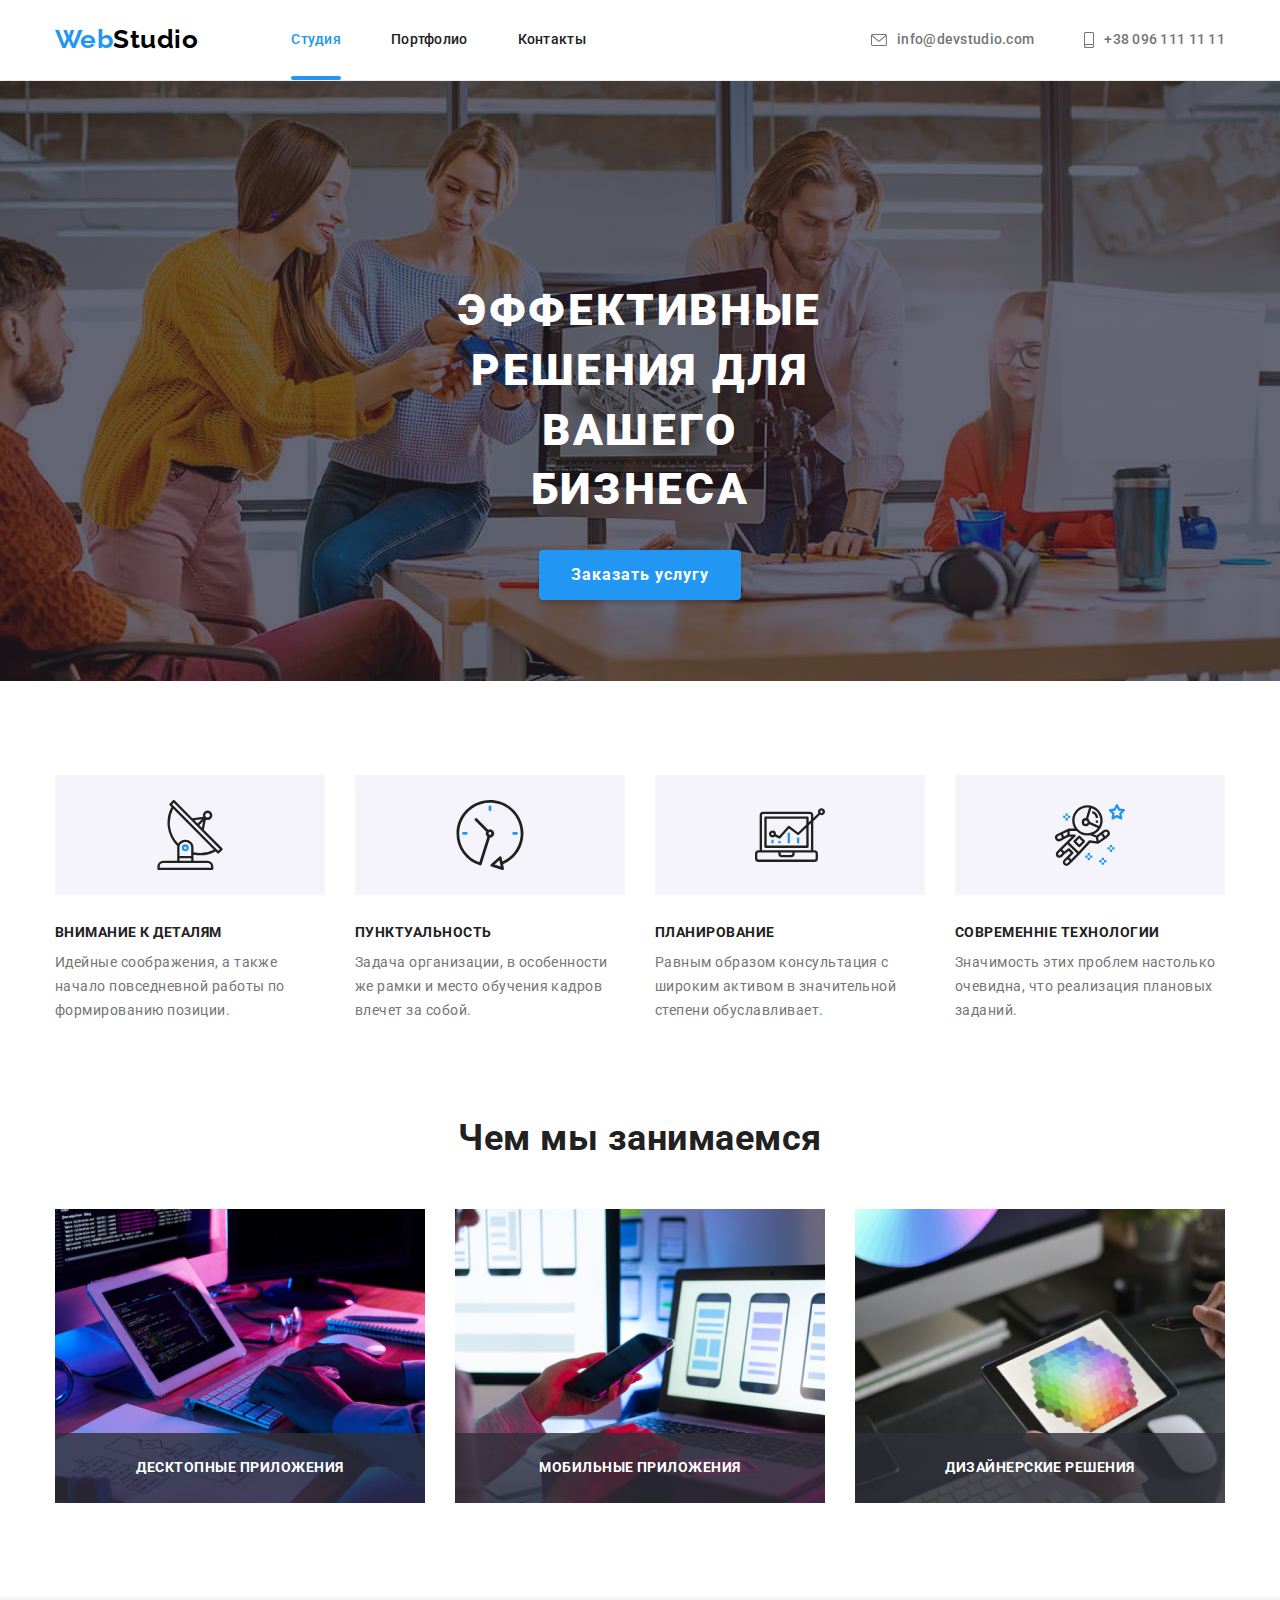
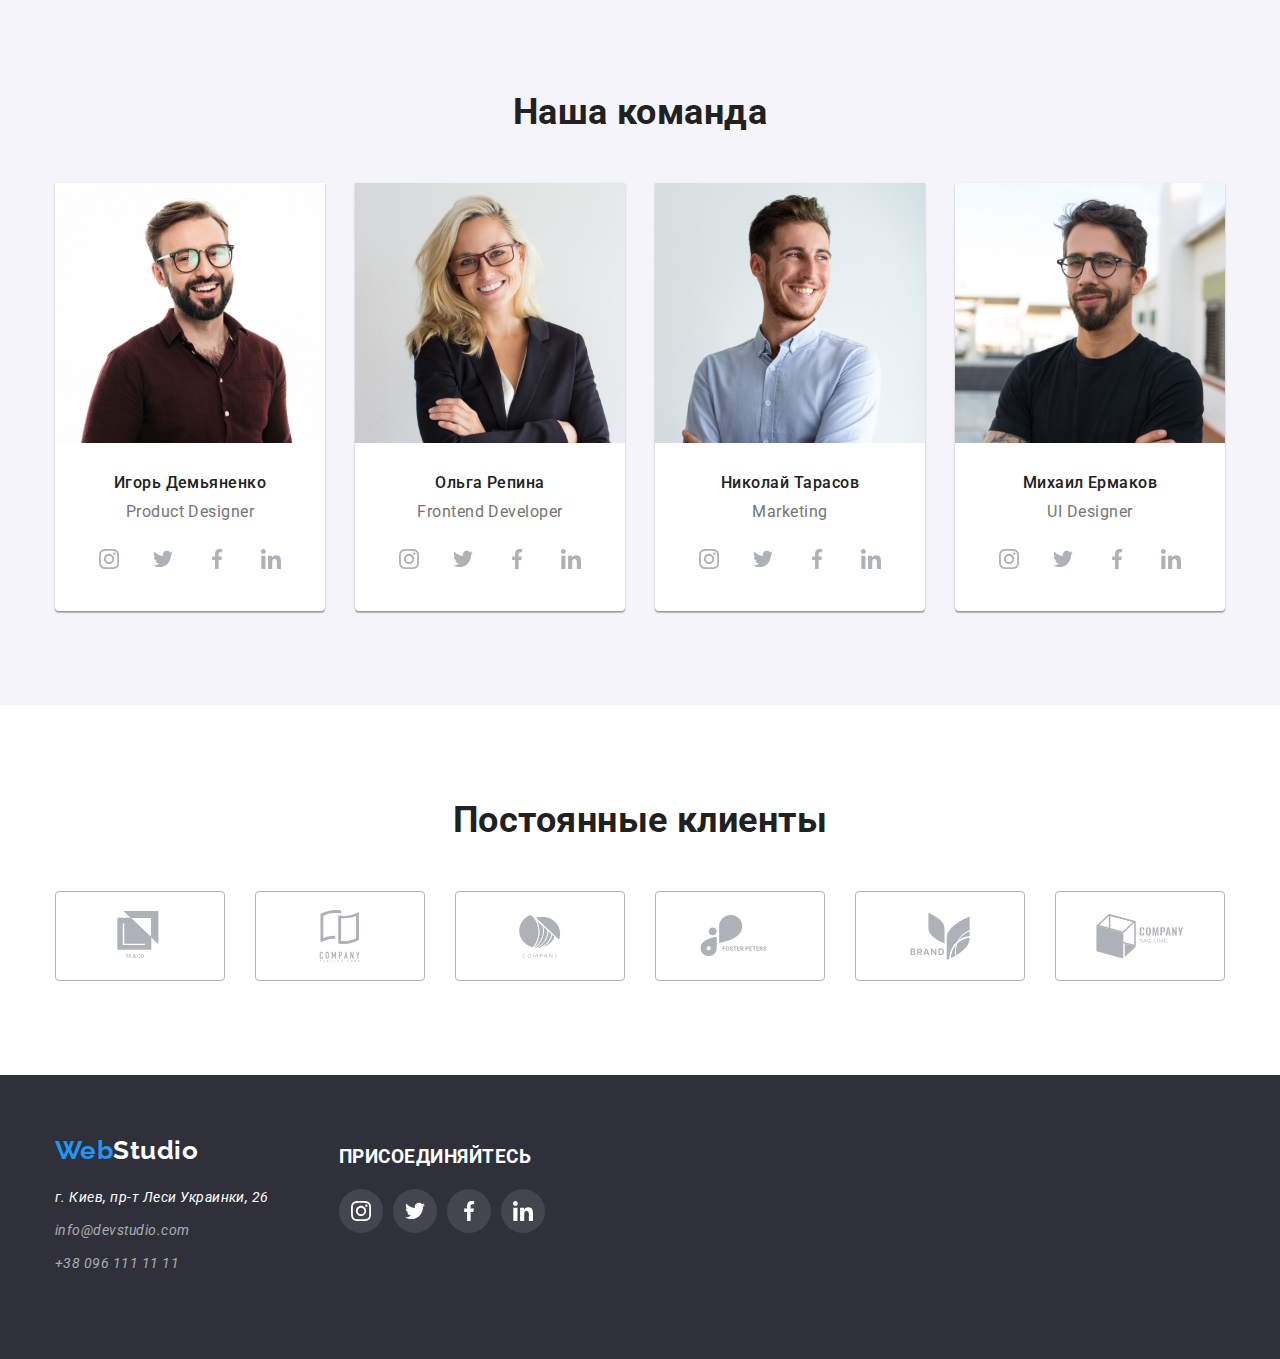
==== index.html @ 6be71eb7 "исправил фокус иконок" ====
<!DOCTYPE html>
<html lang="ru">
  <head>
    <meta charset="UTF-8" />
    <meta name="viewport" content="width=device-width, initial-scale=1.0" />
    <title>Document</title>
    <link
      href="https://fonts.googleapis.com/css2?family=Raleway&family=Roboto:wght@400;500;700&display=swap"
      rel="stylesheet"
    />
    <link
      rel="stylesheet"
      href="https://cdnjs.cloudflare.com/ajax/libs/modern-normalize/1.0.0/modern-normalize.min.css"
    />
    <link rel="stylesheet" href="./css/style.css" />
  </head>
  <body>
    <!--header-->
    <header>
      <div class="container main-navigation">
        <nav class="main-nav">
          <a href="/" class="logo">
            Web<span class="logo-studio">Studio</span>
          </a>

          <ul class="header-nav">
            <li class="item">
              <a href="" class="link current">Студия</a>
            </li>
            <li class="item">
              <a href="./portfolio.html" class="link">Портфолио</a>
            </li>
            <li class="item">
              <a href="" class="link">Контакты</a>
            </li>
          </ul>
        </nav>
        <ul class="header-adress">
          <li class="item">
            <a href="mailto:info@devstudio.com">
              <svg class="mail-svg" width="16" height="12">
                <use href="./images/symbol-defs.svg#icon-mail"></use>
              </svg>
              info@devstudio.com</a
            >
          </li>
          <li class="item">
            <a href="tel:+380961111111">
              <svg class="tel-svg" width="10" height="16">
                <use href="./images/symbol-defs.svg#icon-smartphone"></use>
              </svg>
              +38 096 111 11 11</a
            >
          </li>
        </ul>
      </div>
    </header>

    <main>
      <!--block-hero-->
      <section class="section hero">
        <div class="overlay">
          <h1 class="hero-title">ЭФФЕКТИВНЫЕ РЕШЕНИЯ ДЛЯ ВАШЕГО БИЗНЕСА</h1>
          <button class="button" data-modal-open>Заказать услугу</button>
          
        </div>
      </section>

      <!--our-advantages-->
      <section class="section">
        <div class="container">
          <h2 class="is-hidden">Наши преимущества</h2>
          <ul class="advantages-title">
            <li class="item">
              <h3 class="title">ВНИМАНИЕ К ДЕТАЛЯМ</h3>
              <p class="lead">
                Идейные соображения, а также начало повседневной работы по
                формированию позиции.
              </p>
            </li>
            <li class="item clock-item">
              <h3 class="title">ПУНКТУАЛЬНОСТЬ</h3>
              <p class="lead">
                Задача организации, в особенности же рамки и место обучения
                кадров влечет за собой.
              </p>
            </li>
            <li class="item diagram-item">
              <h3 class="title">ПЛАНИРОВАНИЕ</h3>
              <p class="lead">
                Равным образом консультация с широким активом в значительной
                степени обуславливает.
              </p>
            </li>
            <li class="item astronaut-item">
              <h3 class="title">СОВРЕМЕННІЕ ТЕХНОЛОГИИ</h3>
              <p class="lead">
                Значимость этих проблем настолько очевидна, что реализация
                плановых заданий.
              </p>
            </li>
          </ul>
        </div>
      </section>

      <!--what-are-we-doing-->
      <section class="section">
        <div class="container">
          <h2 class="section-title">Чем мы занимаемся</h2>
          <ul class="list-img">
            <li class="item">
              <img
                src="./images/1.jpg"
                alt="Руки человека набирают код на клавиатуре"
                width="370"
              />
              <div class="container-img">
                <h3 class="title img">Десктопные приложения</h3>
              </div>
            </li>
            <li class="item">
              <img
                src="./images/2.jpg"
                alt="Человек за ноутбуком держит в руках телефон"
                width="370"
              />
              <div class="container-img">
                <h3 class="title img">Мобильные приложения</h3>
              </div>
            </li>
            <li class="item">
              <img
                src="./images/3.jpg"
                alt="Человек выбирает цвет на планшете"
                width="370"
              />
              <div class="container-img">
                <h3 class="title img">Дизайнерские решения</h3>
              </div>
            </li>
          </ul>
        </div>
      </section>

      <!--our-team-->
      <section class="section our-team">
        <div class="container team">
          <h2 class="section-title">Наша команда</h2>
          <ul class="our-team">
            <li class="item">
              <img
                src="./images/team1.jpg"
                alt="Мужчина в очках и с бородой улыбается"
                width="270"
              />
              <h3 class="name">Игорь Демьяненко</h3>
              <p class="specialty">Product Designer</p>
             <ul class="social-list">
                <li class="social-item">
                  <a href="" class="social-link">
                    <svg class="link-icon" width="20" height="20">
                      <use href="./images/symbol-defs.svg#icon-instagram"></use>
                    </svg>
                  </a>
                </li>
                <li class="social-item">
                  <a href="" class="social-link">
                    <svg class="link-icon" width="20" height="20">
                      <use href="./images/symbol-defs.svg#icon-twitter"></use>
                    </svg>
                  </a>
                </li>
                <li class="social-item">
                  <a href="" class="social-link">
                    <svg class="link-icon" width="20" height="20">
                      <use href="./images/symbol-defs.svg#icon-facebook"></use>
                    </svg>
                  </a>
                </li>
                <li class="social-item">
                  <a href="" class="social-link">
                    <svg class="link-icon" width="20" height="20">
                      <use href="./images/symbol-defs.svg#icon-linter"></use>
                    </svg>
                  </a>
                </li>
              </ul>
            </li>
            <li class="item">
              <img
                src="./images/team2.jpg"
                alt="Женщина в очках улыбается"
                width="270"
              />
              <h3 class="name">Ольга Репина</h3>
              <p class="specialty">Frontend Developer</p>
              <ul class="social-list">
                <li class="social-item">
                  <a href="" class="social-link">
                    <svg class="link-icon" width="20" height="20">
                      <use href="./images/symbol-defs.svg#icon-instagram"></use>
                    </svg>
                  </a>
                </li>
                <li class="social-item">
                  <a href="" class="social-link">
                    <svg class="link-icon" width="20" height="20">
                      <use href="./images/symbol-defs.svg#icon-twitter"></use>
                    </svg>
                  </a>
                </li>
                <li class="social-item">
                  <a href="" class="social-link">
                    <svg class="link-icon" width="20" height="20">
                      <use href="./images/symbol-defs.svg#icon-facebook"></use>
                    </svg>
                  </a>
                </li>
                <li class="social-item">
                  <a href="" class="social-link">
                    <svg class="link-icon" width="20" height="20">
                      <use href="./images/symbol-defs.svg#icon-linter"></use>
                    </svg>
                  </a>
                </li>
              </ul>
            </li>
            <li class="item">
              <img
                src="./images/team3.jpg"
                alt="Мужчина улыбается"
                width="270"
              />
              <h3 class="name">Николай Тарасов</h3>
              <p class="specialty">Marketing</p>
           <ul class="social-list">
                <li class="social-item">
                  <a href="" class="social-link">
                    <svg class="link-icon" width="20" height="20">
                      <use href="./images/symbol-defs.svg#icon-instagram"></use>
                    </svg>
                  </a>
                </li>
                <li class="social-item">
                  <a href="" class="social-link">
                    <svg class="link-icon" width="20" height="20">
                      <use href="./images/symbol-defs.svg#icon-twitter"></use>
                    </svg>
                  </a>
                </li>
                <li class="social-item">
                  <a href="" class="social-link">
                    <svg class="link-icon" width="20" height="20">
                      <use href="./images/symbol-defs.svg#icon-facebook"></use>
                    </svg>
                  </a>
                </li>
                <li class="social-item">
                  <a href="" class="social-link">
                    <svg class="link-icon" width="20" height="20">
                      <use href="./images/symbol-defs.svg#icon-linter"></use>
                    </svg>
                  </a>
                </li>
              </ul>
            </li>
            <li class="item">
              <img
                src="./images/team4.jpg"
                alt="Мужчина в очках и с бородой улыбается"
                width="270"
              />
              <h3 class="name">Михаил Ермаков</h3>
              <p class="specialty">UI Designer</p>
              <ul class="social-list">
                <li class="social-item">
                  <a href="" class="social-link">
                    <svg class="link-icon" width="20" height="20">
                      <use href="./images/symbol-defs.svg#icon-instagram"></use>
                    </svg>
                  </a>
                </li>
                <li class="social-item">
                  <a href="" class="social-link">
                    <svg class="link-icon" width="20" height="20">
                      <use href="./images/symbol-defs.svg#icon-twitter"></use>
                    </svg>
                  </a>
                </li>
                <li class="social-item">
                  <a href="" class="social-link">
                    <svg class="link-icon" width="20" height="20">
                      <use href="./images/symbol-defs.svg#icon-facebook"></use>
                    </svg>
                  </a>
                </li>
                <li class="social-item">
                  <a href="" class="social-link">
                    <svg class="link-icon" width="20" height="20">
                      <use href="./images/symbol-defs.svg#icon-linter"></use>
                    </svg>
                  </a>
                </li>
              </ul>
            </li>
          </ul>
        </div>
      </section>

      <section class="section">
        <div class="container">
          <h2 class="section-title">Постоянные клиенты</h2>
          <ul class="client-list">
            <li class="client-item">
              <a href="" class="client-link">
                <svg class="client-icon" widht="45" height="50">
                  <use href="./images/symbol-defs.svg#icon-logo-1"></use>
                </svg>
              </a>
            </li>
            <li class="client-item">
              <a href="" class="client-link">
                <svg class="client-icon" widht="40" height="52">
                  <use href="./images/symbol-defs.svg#icon-logo-2"></use>
                </svg>
              </a>
            </li>
            <li class="client-item">
              <a href="" class="client-link">
                <svg class="client-icon" widht="41" height="43">
                  <use href="./images/symbol-defs.svg#icon-logo-3"></use>
                </svg>
              </a>
            </li>
            <li class="client-item">
              <a href="" class="client-link">
                <svg class="client-icon" widht="80" height="42">
                  <use href="./images/symbol-defs.svg#icon-logo-4"></use>
                </svg>
              </a>
            </li>
            <li class="client-item">
              <a href="" class="client-link">
                <svg class="client-icon" widht="59" height="47">
                  <use href="./images/symbol-defs.svg#icon-logo-5"></use>
                </svg>
              </a>
            </li>
            <li class="client-item">
              <a href="" class="client-link">
                <svg class="client-icon" widht="90" height="45">
                  <use href="./images/symbol-defs.svg#icon-logo-6"></use>
                </svg>
              </a>
            </li>
          </ul>
        </div>
      </section>
    </main>

    <!--footer-->
    <footer>
      <div class="container footer">
        <div class="container-adress-footer">
           <a href="/" class="logo-footer">
          Web<span class="studio-footer">Studio</span>
          </a>
          <address>
          <ul class="adress-title">
            <li class="location"><p>г. Киев, пр-т Леси Украинки, 26</p></li>
            <li>
              <a href="mailto:info@devstudio.com" class="link"
                >info@devstudio.com</a
              >
            </li>
            <li>
              <a href="tel:+380961111111" class="link">+38 096 111 11 11</a>
            </li>
          </ul>
        </div>
        <div class="container-list-footer">
          <h3 class="title footer">ПРИСОЕДИНЯЙТЕСЬ</h3>
          <ul class="social-list footer">
            <li class="social-item">
              <a href="" class="social-link footer">
                <svg class="link-icon" width="20" height="20">
                  <use href="./images/symbol-defs.svg#icon-instagram"></use>
                </svg>
              </a>
            </li>
            <li class="social-item">
              <a href="" class="social-link footer">
                <svg class="link-icon" width="20" height="20">
                  <use href="./images/symbol-defs.svg#icon-twitter"></use>
                </svg>
              </a>
            </li>
            <li class="social-item">
              <a href="" class="social-link footer">
                <svg class="link-icon" width="20" height="20">
                  <use href="./images/symbol-defs.svg#icon-facebook"></use>
                </svg>
              </a>
            </li>
            <li class="social-item">
              <a href="" class="social-link footer">
                <svg class="link-icon" width="20" height="20">
                  <use href="./images/symbol-defs.svg#icon-linter"></use>
                </svg>
              </a>
            </li>
          </ul>
        </div>
       
          
        </address>
      </div>
    </footer>
    <div class="backdrop is-is-hidden" data-modal>
      <div class="modal">
        <button class="button-close" data-modal-close>
          <svg class="close-icon" widht="30" height="30">
                  <use href="./images/symbol-defs.svg#icon-close"></use>
                </svg>
        </button>
        <form class="form js-speaker-form">
          <label class="form-text" for="name">
            Оставьте свои данные, мы вам перезвоним
          </label>
          <div class="form-field">
            <label for="name" class="form-label">Имя</label>
            <input class="form-input" type="text" name="name" id="name">
            <svg class="form-icon" width="18" height="18">
              <use href="./images/symbol-defs.svg#icon-person-black"></use>
            </svg>
          </div>

          <div class="form-field">
            <label for="tel" class="form-label">Телефон</label>
            <input class="form-input" type="tel" name="tel" id="tel">
             <svg class="form-icon" width="18" height="18">
              <use href="./images/symbol-defs.svg#icon-phone-black"></use>
            </svg>
          </div>

          <div class="form-field">
            <label for="mail" class="form-label">Почта</label>
            <input class="form-input" type="email" name="mail" id="mail">
             <svg class="form-icon" width="18" height="18">
              <use href="./images/symbol-defs.svg#icon-email-black"></use>
            </svg>
          </div>

          <div class="form-field">
            <label for="comment" class="form-label">Комментарий</label>
            <textarea class="form-input comment" name="comment" id="comment" rows="6" placeholder="Введите текст"></textarea>
          </div>

          <div class="form-field">
            <input type="checkbox" name="policy" id="policy">
            <label for="policy">Соглашаюсь с рассылкой и принимаю Условия договора</label>
          </div>
          

          <button type="submit" class="button form-button">Отправить</button>
        </form>
      </div>
    </div>
    <script src="./js/modal.js">
    </script>
    <script>
      (() => {
        document
          .querySelector('.js-speaker-form')
          .addEventListener('submit', e => {
            e.preventDefault();

            new FormData(e.currentTarget).forEach((value, name) =>
              console.log(`${name}: ${value}`),
            );

            e.currentTarget.reset();
          });
      })();
    </script>
  </body>
</html>
---- css/style.css ----
:root {
  --title-text-color: #212121;
  --primary-text-color: #757575;
  --accent-color: #2196f3;
  --studio-text: #000000;
  --white-text: #ffffff;
  --bg-button-portfolio: #f5f4fa;
}
body {
  background-color: var(--white-text);
  font-family: roboto, sans-serif;
  letter-spacing: 0.03em;
}
h1,
h2,
h3,
p {
  margin: 0;
  padding: 0;
}

img {
  display: block;
  max-width: 100%;
  height: auto;
}

/* цвет основного текста #212121 */
/* цвет дополнительного текста #757575 */
/* белый текст #FFFFFF */
/* акцент-синий текст #2196F3 */

.container {
  width: 1200px;
  margin: 0 auto;
  padding-left: 15px;
  padding-right: 15px;
}

.logo {
  color: var(--accent-color);
  font-weight: 700;
  font-family: Raleway, sans-serif;
  font-size: 26px;
  line-height: 1.2;
  text-decoration: none;
}
.logo-studio {
  color: var(--studio-text);
}
ul {
  list-style: none;
  padding: 0;
  margin: 0;
}
.header-nav {
  display: flex;
  margin-left: 93px;
}
.header-nav .item + .item {
  margin-left: 50px;
}
.header-nav a {
  display: block;
  padding-top: 32px;
  padding-bottom: 32px;

  color: var(--title-text-color);

  font-weight: 500;
  font-size: 14px;
  line-height: 1.14;
  letter-spacing: 0.02em;
  text-decoration: none;

  transition: color 250ms cubic-bezier(0.4, 0, 0.2, 1);
  position: relative;
}
.header-nav a:hover,
.header-nav a:focus {
  color: var(--accent-color);
}
.header-nav .link.current {
  color: var(--accent-color);
}

.header-nav .link::after {
  content: "";
  display: block;
  position: absolute;
  left: 0;
  bottom: 0;

  width: 100%;
  height: 4px;
  background-color: var(--accent-color);
  border-radius: 2px;

  transform: scaleX(0);
  transition: transform 250ms cubic-bezier(0.4, 0, 0.2, 1);
}

.header-nav .link.current::after {
  transform: scaleX(1);
}

.header-adress {
  display: flex;
  margin-left: auto;
}

.header-adress .item + .item {
  margin-left: 50px;
}

.mail-svg {
  fill: currentColor;
  margin-right: 10px;
}
.tel-svg {
  fill: currentColor;
  margin-right: 10px;
}

.header-adress a {
  display: flex;
  align-items: center;
  padding-top: 32px;
  padding-bottom: 32px;

  color: var(--primary-text-color);
  font-weight: 500;

  font-size: 14px;
  line-height: 1.14;
  letter-spacing: 0.02em;
  text-decoration: none;
  transition: color 250ms cubic-bezier(0.4, 0, 0.2, 1);
}
.header-adress a:hover,
.header-adress a:focus {
  color: var(--accent-color);
}

.main-navigation {
  display: flex;
  align-items: center;
  justify-content: center;
}
header {
  border-bottom: 1px solid #ececec;
}

.main-nav {
  display: flex;
  align-items: center;
  justify-content: center;
}

.overlay {
  max-width: 1600px;
  height: 600px;
  margin-left: auto;
  margin-right: auto;
  /* background-color: #c4c4c4; */
  background-image: linear-gradient(
      to right,
      rgba(47, 48, 58, 0.4),
      rgba(47, 48, 58, 0.4)
    ),
    url(../images/overlay.jpg), linear-gradient(to right, #c4c4c4, #c4c4c4);
  background-position: center;
  background-size: cover;
  background-repeat: no-repeat;
  padding: 200px 452px;
}

.hero {
  text-align: center;
}
.hero-title {
  color: var(--white-text);
  font-weight: 900;
  font-size: 44px;
  line-height: 1.36;
  text-align: center;
  letter-spacing: 0.06em;

  margin-top: 0px;
  margin-bottom: 30px;
}
.section-title {
  color: var(--title-text-color);
  font-weight: 700;
  font-size: 36px;
  line-height: 1.17;
  text-align: center;
  margin-bottom: 50px;
}
.section-title.centered {
  text-align: center;
}
.section {
  margin-bottom: 94px;
}

.section.our-team {
  background-color: var(--bg-button-portfolio);
  padding-top: 94px;
  padding-bottom: 94px;
  margin-bottom: 94px;
}

.advantages-title {
  display: flex;
}
.is-hidden {
  display: none;
}

.advantages-title .item {
  width: calc((100% - 3 * 30px) / 4);
  margin-right: 30px;
}

.advantages-title .item:last-child {
  margin-right: 0;
}
.advantages-title .item::before {
  content: "";
  display: block;

  height: 120px;
  background-image: url(../images/Group.svg);
  /* background-size: contain; */
  background-repeat: no-repeat;
  background-position: center;
  background-color: var(--bg-button-portfolio);

  margin-bottom: 30px;
}
.advantages-title .clock-item::before {
  background-image: url(../images/clock\ 1.svg);
}
.advantages-title .diagram-item::before {
  background-image: url(../images/diagram\ 1.svg);
}
.advantages-title .astronaut-item::before {
  background-image: url(../images/astronaut\ 1.svg);
}
.advantages-title .title {
  color: var(--title-text-color);
  font-weight: 700;
  font-size: 14px;
  line-height: 1.14;
  margin-bottom: 10px;
}
.advantages-title .lead {
  color: var(--primary-text-color);
  font-weight: 400;
  font-size: 14px;
  line-height: 1.71;
}
.list-img {
  display: flex;
  justify-content: space-between;
}

.list-img .item {
  width: calc((100% -60px) / 3);
  margin-right: 30px;
  position: relative;
}

.list-img .item:last-child {
  margin-right: 0px;
}
.container-img {
  background-color: rgba(47, 48, 58, 0.8);
  display: block;
  padding-top: 27px;
  padding-bottom: 27px;

  position: absolute;
  right: 0;
  bottom: 0;
  left: 0;
}
.title.img {
  font-size: 14px;
  line-height: 1.14em;
  text-align: center;
  color: var(--white-text);
  text-transform: uppercase;
}

/* our-team */
.our-team {
  display: flex;
}

.our-team .item {
  width: calc((100% - 3 * 30px) / 4);
  margin-right: 30px;
  background-color: var(--white-text);
  border-radius: 0px 0px 4px 4px;
  box-shadow: 0px 1px 3px rgba(0, 0, 0, 0.12), 0px 1px 1px rgba(0, 0, 0, 0.14),
    0px 2px 1px rgba(0, 0, 0, 0.2);
}

.our-team .item:last-child {
  margin-right: 0px;
}

.our-team .name {
  color: var(--title-text-color);
  font-weight: 500;
  font-size: 16px;
  line-height: 1.19;
  text-align: center;

  margin-top: 30px;
  margin-bottom: 10px;
}
.our-team .specialty {
  color: var(--primary-text-color);
  font-weight: 400;
  font-size: 16px;
  line-height: 1.19;
  text-align: center;
}
.social-list {
  display: flex;
  justify-content: center;
  margin-top: 16px;
  margin-bottom: 30px;
}
.circle {
  fill: #ffffff;
}

.link-icon:hover {
  --color3: var(--accent-color);
  --color4: var(--white-text);
}
.social-link {
  display: flex;
  padding: 0;
  height: 44px;
  width: 44px;
  fill: #afb1b8;
  background-color: var(--white-text);
  border-radius: 50%;
  justify-content: center;
  align-items: center;

  background-repeat: no-repeat;
  background-position: center;

  transition: fill 250ms cubic-bezier(0.4, 0, 0.2, 1),
    background-color 250ms cubic-bezier(0.4, 0, 0.2, 1);
}

.social-link:hover,
.social-link:focus {
  fill: var(--white-text);
  background-color: var(--accent-color);
}

.social-item:not(:last-child) {
  margin-right: 10px;
}

/* client */

.client-list {
  display: flex;
  justify-content: center;
}
.client-link {
  width: 170px;
  height: 90px;
  border: 1px solid #afb1b8;
  border-radius: 4px;

  display: flex;
  justify-content: center;
  align-items: center;
}

.client-item:not(:last-child) {
  margin-right: 30px;
}
.client-icon {
  fill: #afb1b8;

  transition: fill 250ms cubic-bezier(0.4, 0, 0.2, 1),
    border 250ms cubic-bezier(0.4, 0, 0.2, 1);
}
.client-link:hover .client-icon {
  fill: var(--accent-color);
}
.client-link:hover {
  border: 1px solid var(--accent-color);
}

/* button */
.button {
  border: none;
  background-color: var(--accent-color);
  color: var(--white-text);
  box-shadow: 0px 4px 4px rgba(0, 0, 0, 0.15);

  display: inline-block;
  border-radius: 4px;
  padding: 10px 32px;
  min-width: 200px;
  text-align: center;

  font-family: inherit;
  font-weight: 700;
  font-size: 16px;
  line-height: 1.88;
  letter-spacing: 0.06em;
  text-decoration: none;

  transition: cursor 250ms cubic-bezier(0.4, 0, 0.2, 1);
}
.button:hover {
  cursor: pointer;
}

/* Портфолио */
.card-item {
  margin-top: 94px;
}

.button-portfolio {
  display: flex;
  align-items: center;
  justify-content: center;
  padding-bottom: 16px;
  margin-bottom: 34px;
}
.button-portfolio .item {
  margin-right: 8px;
}

.button-portfolio .item:last-child {
  margin-right: 0px;
}

.card-link .card-img {
  padding: 24px 20px;
}

.button-portfolio button {
  background-color: var(--bg-button-portfolio);
  color: var(--title-text-color);

  display: inline-block;
  border-radius: 4px;
  padding: 5px 22px;
  min-width: 73px;
  text-align: center;
  border: 1px solid transparent;

  letter-spacing: 0.03em;
  font-family: inherit;
  font-weight: 500;
  font-size: 16px;
  line-height: 1.63;
  text-decoration: none;
  text-align: center;
  transition: background-color 250ms cubic-bezier(0.4, 0, 0.2, 1),
    color 250ms cubic-bezier(0.4, 0, 0.2, 1),
    cursor 250ms cubic-bezier(0.4, 0, 0.2, 1);
}

.button-portfolio button:hover,
.button-portfolio button:focus {
  background-color: var(--accent-color);
  color: var(--white-text);
  cursor: pointer;
}

.card-link h2 {
  color: var(--title-text-color);
  font-weight: 700;
  font-size: 18px;
  line-height: 2;
  letter-spacing: 0.06em;
}
.card-link p {
  color: var(--primary-text-color);
  font-weight: 400;
  font-size: 16px;
  line-height: 1.88;
}
.card-link a {
  text-decoration: none;
}

.card-link {
  display: flex;
  flex-wrap: wrap;
  margin: -15px;
}
.card-link .item {
  /* width: calc((100% - 60px) / 3); */
  width: 370px;
  margin: 15px;
  background: #ffffff;
  border: 1px solid #eeeeee;
  box-sizing: border-box;

  transition: box-shadow 250ms cubic-bezier(0.4, 0, 0.2, 1);
}
.card-link .item:hover {
  box-shadow: 0px 1px 1px rgba(0, 0, 0, 0.12), 0px 4px 4px rgba(0, 0, 0, 0.06),
    1px 4px 6px rgba(0, 0, 0, 0.16);
}
.card-container {
  position: relative;
  overflow: hidden;
}

.overlay-container {
  position: absolute;
  top: 0;
  left: 0;
  width: 100%;
  height: 100%;

  padding: 63px 24px;
  background: rgba(33, 150, 243, 0.9);

  transform: translateY(100%);
  transition: transform 250ms cubic-bezier(0.4, 0, 0.2, 1);
}
.card-link .item:hover .overlay-container {
  transform: translateY(0);
}
.card-link .overlay-text {
  font-style: normal;
  font-weight: normal;
  font-size: 18px;
  line-height: 1.56;

  color: var(--white-text);
}

/* footer */
footer {
  background-color: #2f303a;
}
.container.footer {
  display: flex;
  /* justify-content: center; */
  padding-top: 60px;
  padding-bottom: 60px;
}
.container-list-footer {
  margin: 12px 0 36px 70px;
}

.title.footer {
  color: var(--white-text);
  margin-bottom: 20px;
}

.social-link.footer {
  fill: var(--white-text);
  background-color: rgba(255, 255, 255, 0.1);
}

.social-link.footer:hover,
.social-link.footer:focus {
  background-color: var(--accent-color);
}

.logo-footer {
  color: var(--accent-color);
  font-family: Raleway, sans-serif;
  text-decoration: none;
  font-weight: 700;
  font-size: 26px;
  line-height: 1.2;

  display: inline-block;
  margin-bottom: 20px;
}
.studio-footer {
  color: var(--white-text);
}
.adress-title .location {
  color: var(--white-text);
  text-decoration: none;
  font-weight: 400;
  font-size: 14px;
  line-height: 1.71;
}
.adress-title .link {
  color: rgba(255, 255, 255, 0.6);
  text-decoration: none;
  font-weight: 400;
  font-size: 14px;
  line-height: 1.71;

  margin-top: 9px;
  display: inline-block;
}

/* модальное окно */

.backdrop {
  position: fixed;
  top: 0;
  left: 0;
  width: 100%;
  height: 100%;
  background-color: rgba(0, 0, 0, 0.2);

  opacity: 1;
  transition: opacity 250ms cubic-bezier(0.4, 0, 0.2, 1);
}
.backdrop.is-is-hidden {
  opacity: 0;
  pointer-events: none;
}

.backdrop.is-is-hidden .modal {
  transform: translate(-50%, -50%) scale(0.8);
}

.modal {
  position: relative;
  top: 50%;
  left: 50%;

  padding-top: 40px;
  padding-bottom: 40px;

  width: 528px;
  height: 581px;

  transform: translate(-50%, -50%) scale(1);
  transition: transform 250ms cubic-bezier(0.4, 0, 0.2, 1);

  background: var(--white-text);
  box-shadow: 0px 1px 3px rgba(0, 0, 0, 0.12), 0px 1px 1px rgba(0, 0, 0, 0.14),
    0px 2px 1px rgba(0, 0, 0, 0.2);
  border-radius: 4px;
}

.button-close {
  position: absolute;
  top: 0;
  right: 0;
  margin: 8px;
  padding: 0;
  display: flex;
  justify-content: center;
  align-items: center;
  fill: var(--studio-text);

  height: 30px;
  width: 30px;
  border-radius: 50%;
  border: 1px solid rgba(0, 0, 0, 0.1);
  transition: cursor 250ms cubic-bezier(0.4, 0, 0.2, 1);
}
.button-close:hover {
  cursor: pointer;
  fill: var(--accent-color);
}
.close-icon {
  height: 100%;
  width: 100%;
}

textarea {
  resize: none;
}
.form {
  width: 448px;
  margin-left: auto;
  margin-right: auto;
}
.form-field {
  position: relative;
  display: flex;
  flex-direction: column;
}

.form-field label {
  margin-bottom: 4px;
  margin-top: 10px;
}

.form-field input {
  margin: 0;
  padding: 0;
  height: 40px;
}

.form-text {
  font-style: normal;
  font-weight: bold;
  font-size: 20px;
  line-height: 1.15;
  text-align: center;
  letter-spacing: 0.03em;

  color: var(--title-text-color);

  margin-bottom: 12px;
}

.form-label {
  font-family: Roboto;
  font-style: normal;
  font-weight: normal;
  font-size: 12px;
  line-height: 1.17;
  letter-spacing: 0.01em;

  color: var(--primary-text-color);
}
.form-field .form-input {
  outline: none;
  border: 1px solid rgba(33, 33, 33, 0.2);
  border-radius: 4px;
  padding-left: 42px;
}

.form-icon {
  position: absolute;
  top: 70%;
  left: 12px;
  transform: translateY(-50%);
  display: inline-block;
  width: 18px;
  height: 18px;
  fill: var(--title-text-color);
  transition: fill 250ms cubic-bezier(0.4, 0, 0.2, 1),
    border-color 250ms cubic-bezier(0.4, 0, 0.2, 1);
}

.form-input:focus ~ .form-icon {
  fill: var(--accent-color);
}

.form-input:focus {
  border-color: var(--accent-color);
}

.form-input.comment {
  padding: 12px 16px 12px 16px;
}
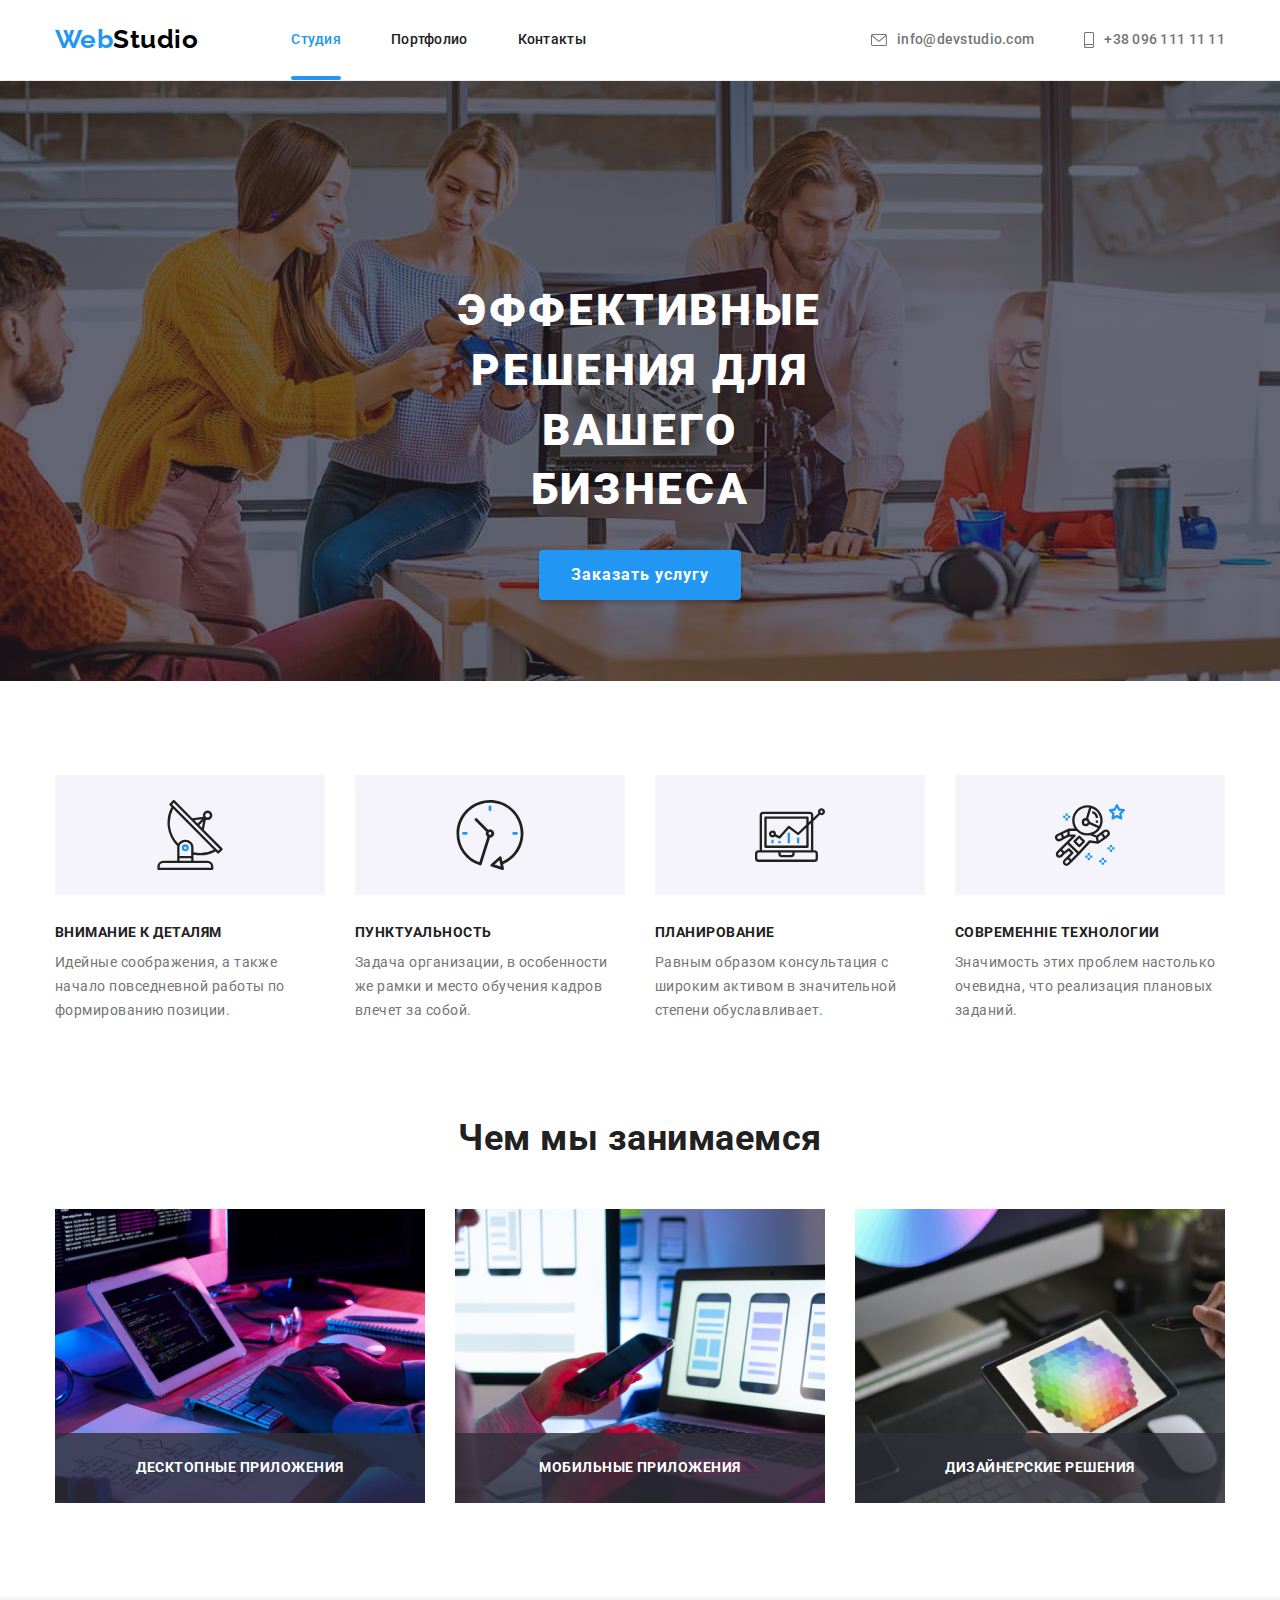
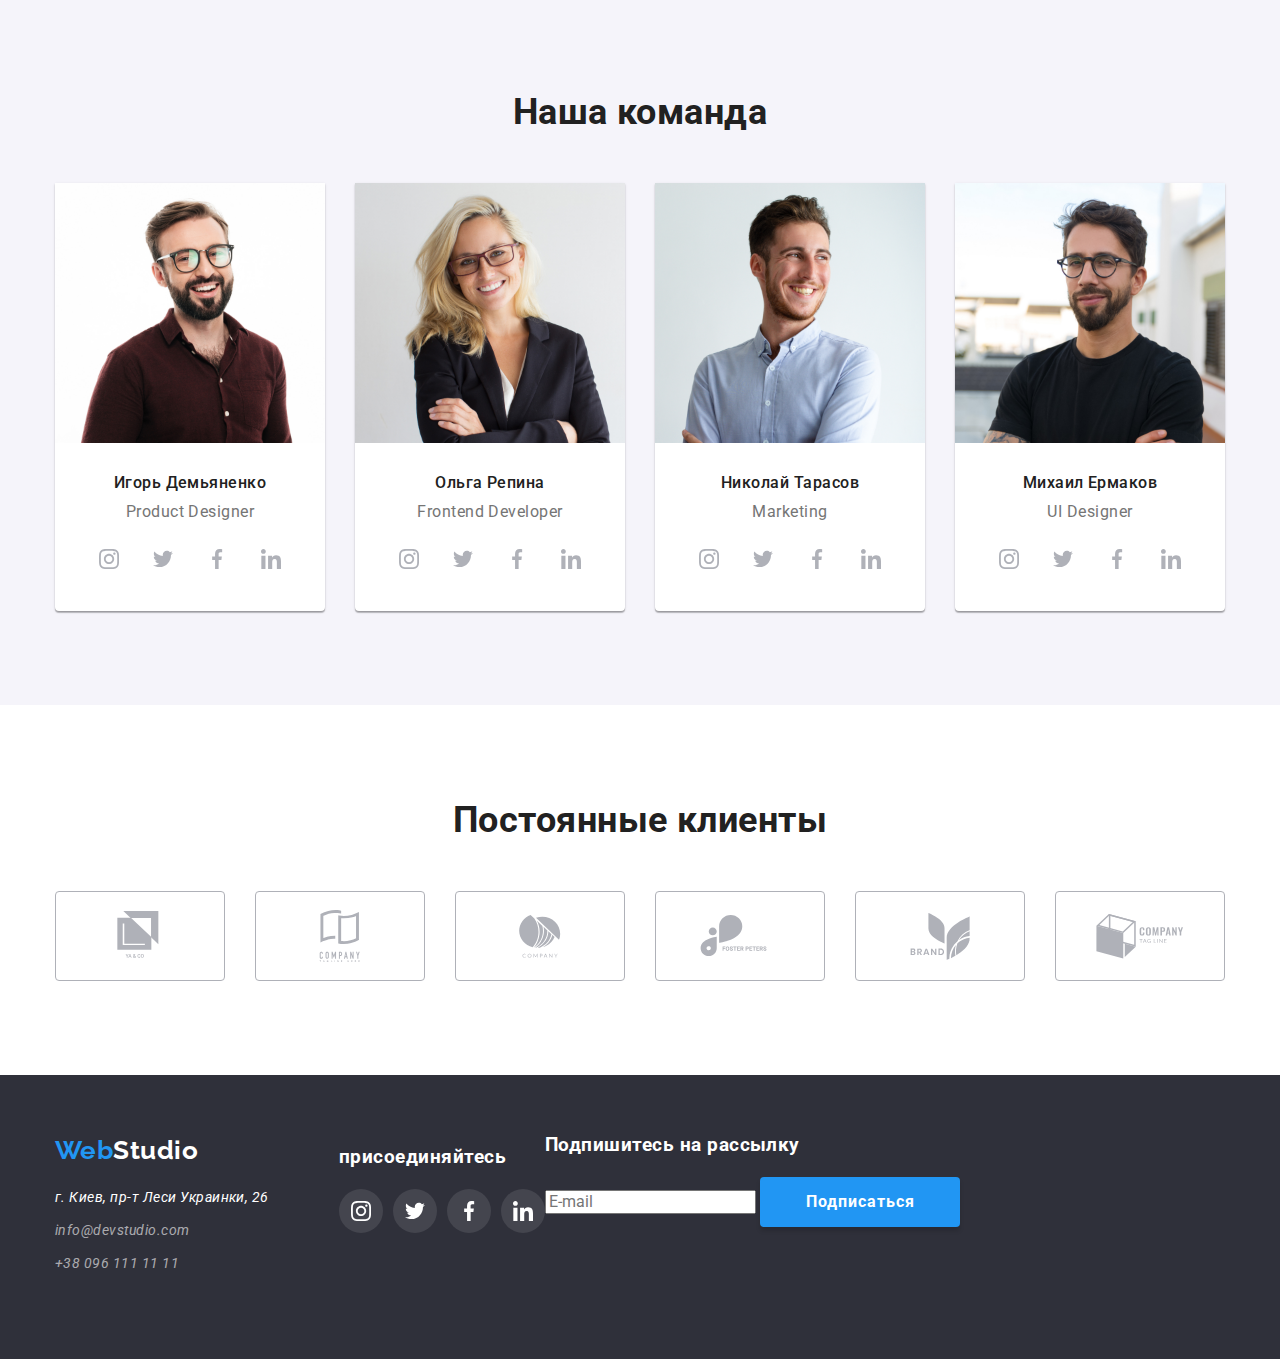
==== commit 9e413691: "футер" ====
--- a/index.html
+++ b/index.html
@@ -379,7 +379,7 @@
           </ul>
         </div>
         <div class="container-list-footer">
-          <h3 class="title footer">ПРИСОЕДИНЯЙТЕСЬ</h3>
+          <h3 class="title footer">присоединяйтесь</h3>
           <ul class="social-list footer">
             <li class="social-item">
               <a href="" class="social-link footer">
@@ -410,6 +410,11 @@
               </a>
             </li>
           </ul>
+        </div>
+        <div class="subscription">
+          <h3 class="title footer">Подпишитесь на рассылку</h3>
+          <input class="footer-input" type="email" name="mail" placeholder="E-mail">
+          <button class="button subscription-button">Подписаться</button>
         </div>
        
           
@@ -453,12 +458,16 @@
 
           <div class="form-field">
             <label for="comment" class="form-label">Комментарий</label>
-            <textarea class="form-input comment" name="comment" id="comment" rows="6" placeholder="Введите текст"></textarea>
+            <textarea class="comment" name="comment" id="comment" rows="6" placeholder="Введите текст"></textarea>
           </div>
 
-          <div class="form-field">
-            <input type="checkbox" name="policy" id="policy">
-            <label for="policy">Соглашаюсь с рассылкой и принимаю Условия договора</label>
+          <div class="form-field checkbox">
+           
+            <label class="checkbox-label">
+              <input type="checkbox" name="policy" class="checkbox-input">
+              <span class="checkbox-icon"></span>
+              <span>Соглашаюсь с рассылкой и принимаю</span> <a href="" class="contract">Условия договора</a>
+            </label>
           </div>
           
 
--- a/css/style.css
+++ b/css/style.css
@@ -755,6 +755,87 @@
   border-color: var(--accent-color);
 }
 
-.form-input.comment {
+.comment {
   padding: 12px 16px 12px 16px;
-}
+  outline: none;
+  border: 1px solid rgba(33, 33, 33, 0.2);
+  border-radius: 4px;
+  height: 120px;
+  width: 448px;
+
+  font-family: Roboto;
+  font-style: normal;
+  font-weight: normal;
+  font-size: 12px;
+  line-height: 1.17;
+  letter-spacing: 0.01em;
+  /* color: rgba(117, 117, 117, 0.5); */
+}
+
+.form-field.checkbox {
+  flex-direction: row;
+  align-items: center;
+
+  margin-top: 25px;
+  margin-bottom: 35px;
+}
+
+.checkbox-label {
+  display: flex;
+  align-items: center;
+
+  font-family: Roboto;
+  font-style: normal;
+  font-weight: normal;
+  font-size: 14px;
+  line-height: 1.71px;
+  letter-spacing: 0.03em;
+
+  color: var(--primary-text-color);
+}
+
+.checkbox .checkbox-input {
+  height: 15px;
+}
+
+.checkbox .checkbox-label {
+  margin: 0 auto;
+}
+
+.checkbox-input {
+  -webkit-appearance: none;
+  -moz-appearance: none;
+  appearance: none;
+  position: absolute;
+}
+
+.checkbox-icon {
+  display: inline-block;
+  width: 16px;
+  height: 15px;
+  margin-right: 8px;
+  background-color: var(--white-text);
+  border: 2px solid var(--title-text-color);
+  border-radius: 2px;
+
+  transition: background-color 250ms cubic-bezier(0.4, 0, 0.2, 1),
+    border-color 250ms cubic-bezier(0.4, 0, 0.2, 1);
+}
+
+.checkbox-input:checked + .checkbox-icon {
+  background-color: var(--accent-color);
+  border-color: var(--accent-color);
+  background-image: url("../images/check.svg");
+  background-size: contain;
+  background-origin: border-box;
+  background-repeat: no-repeat;
+}
+
+.contract {
+  color: var(--accent-color);
+}
+
+.button.form-button {
+  position: absolute;
+  left: 30%;
+}
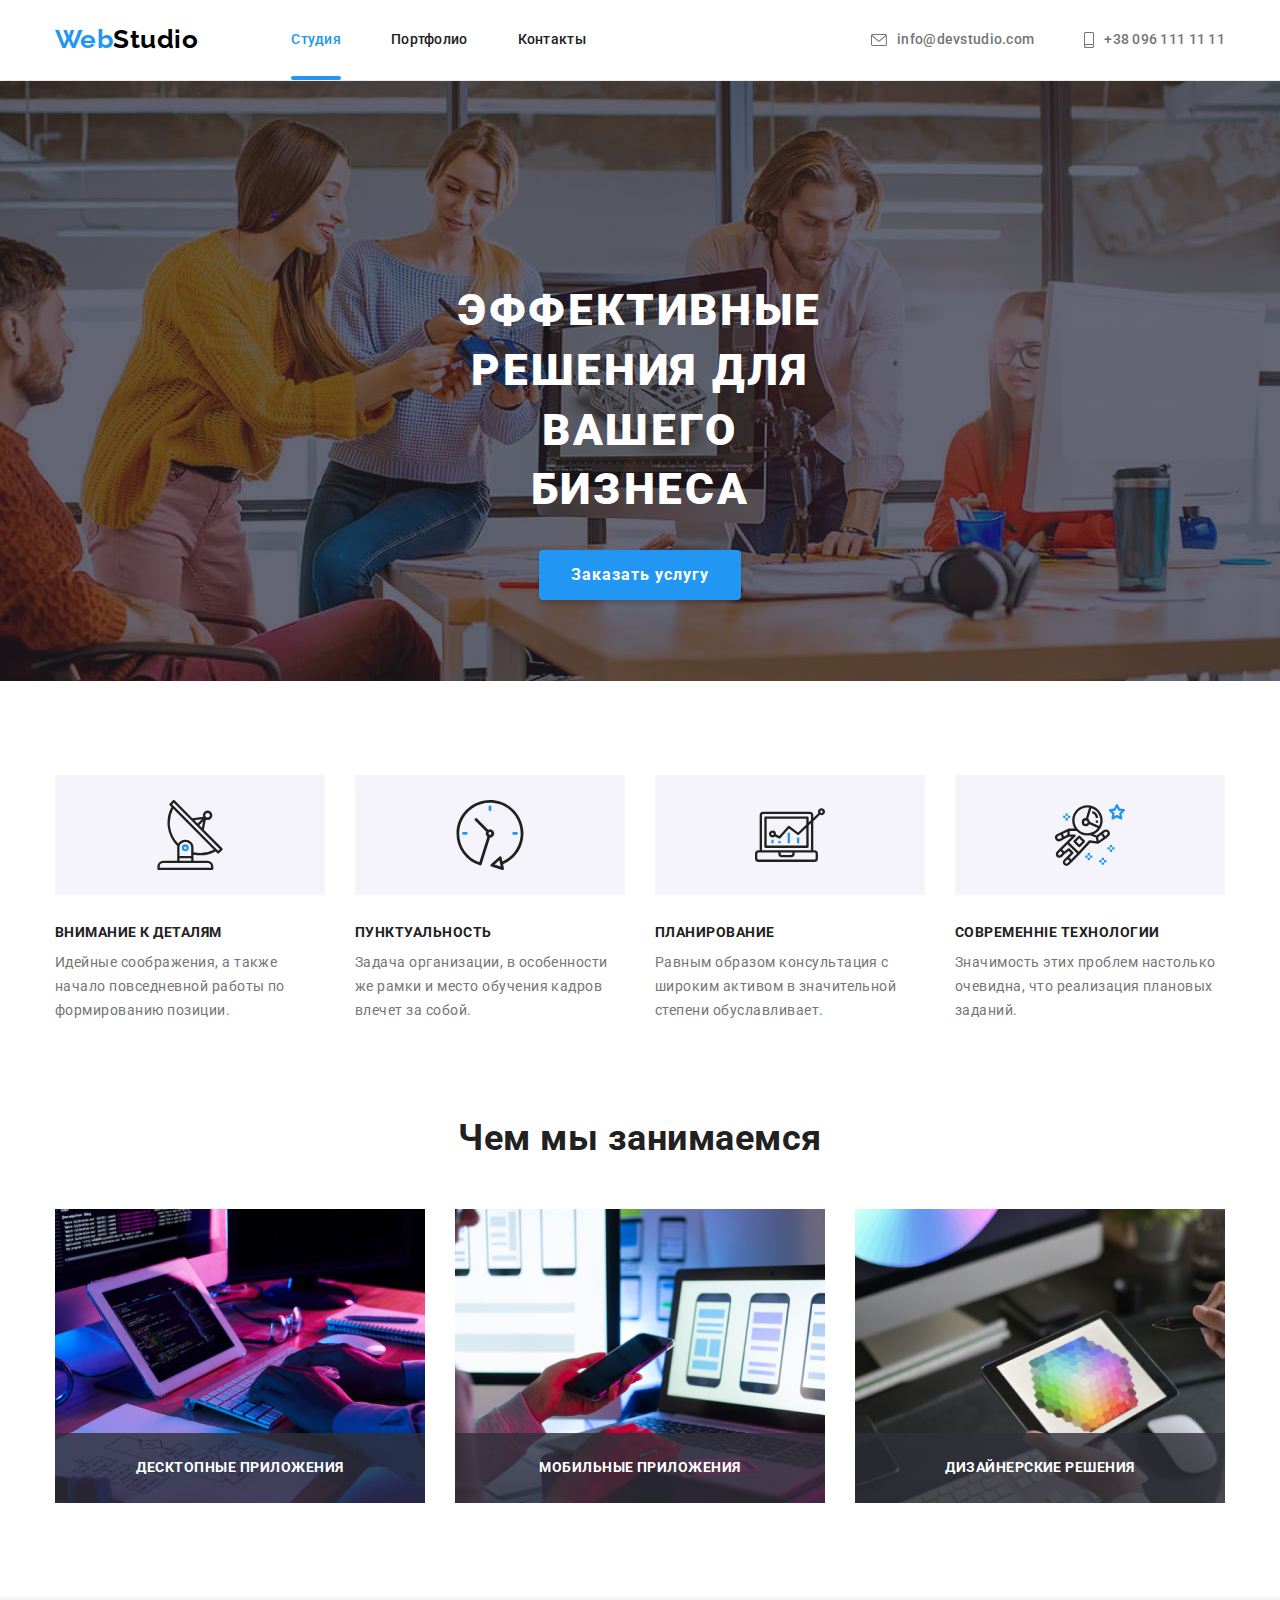
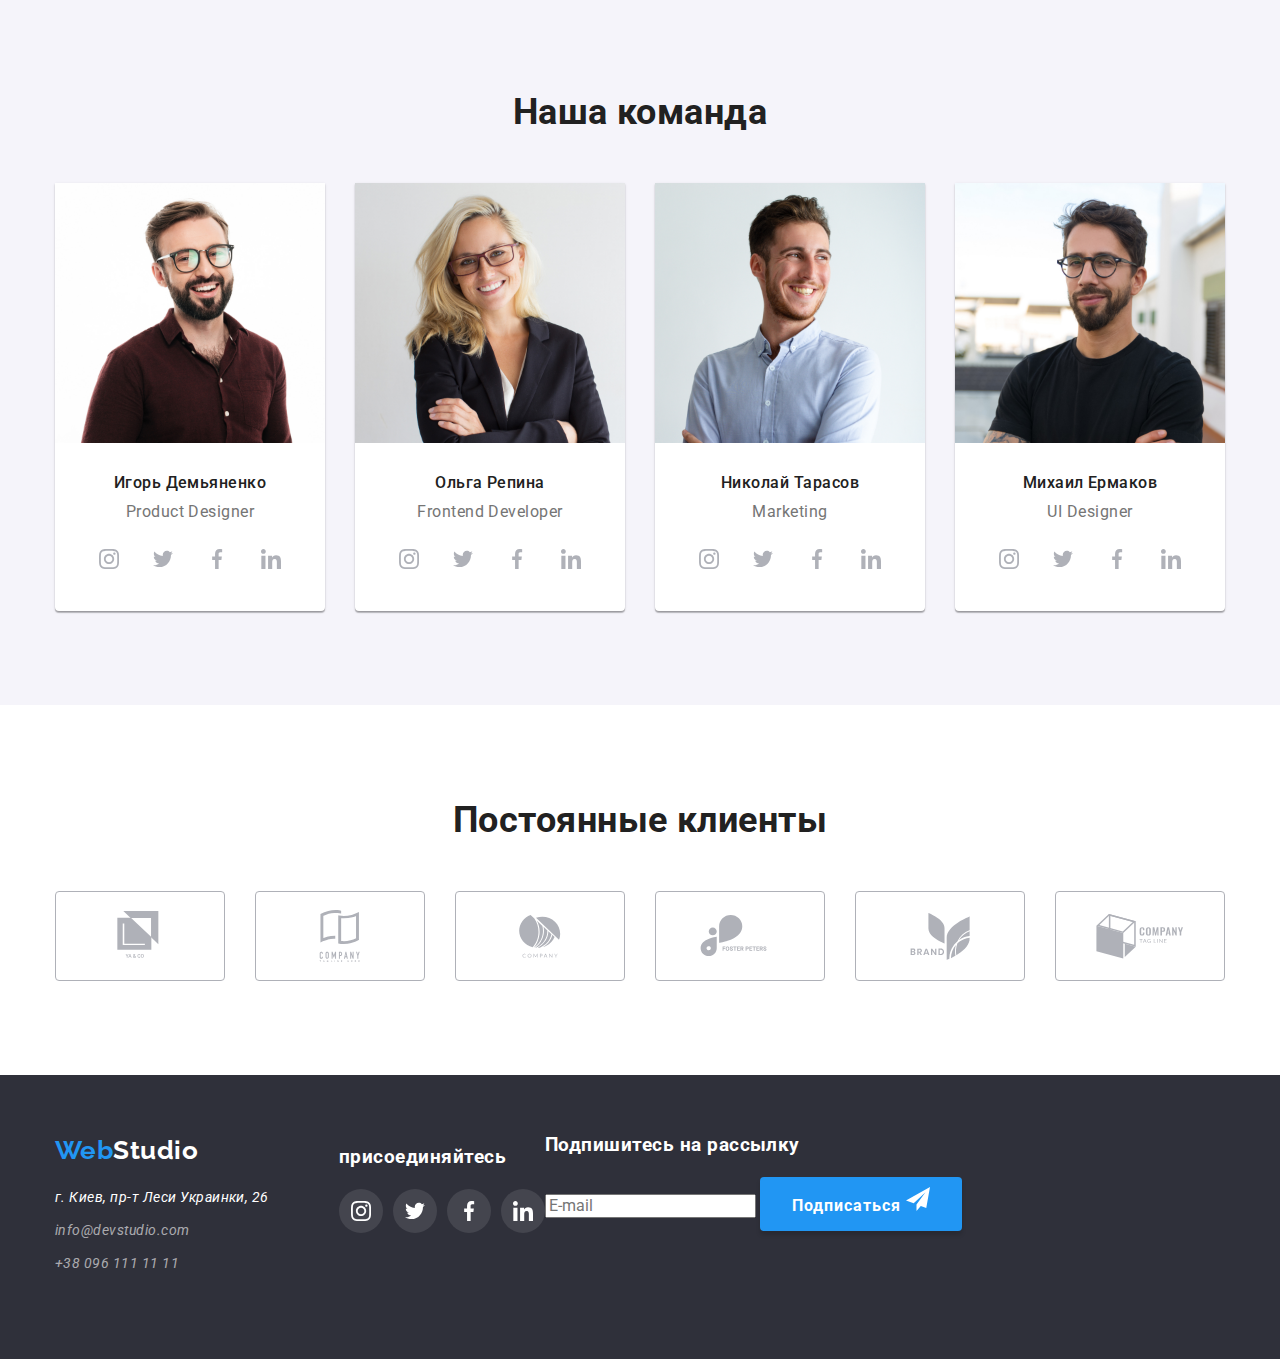
==== commit a670d2ea: "Закончил ДЗ6" ====
--- a/index.html
+++ b/index.html
@@ -413,8 +413,14 @@
         </div>
         <div class="subscription">
           <h3 class="title footer">Подпишитесь на рассылку</h3>
-          <input class="footer-input" type="email" name="mail" placeholder="E-mail">
-          <button class="button subscription-button">Подписаться</button>
+          <form class="footer-form" action="">
+            <input class="footer-input" type="email" name="mail" placeholder="E-mail">
+            <button class="button subscription-button">Подписаться
+              <svg class="subscription-icon" width="24" height="24">
+                  <use href="./images/symbol-defs.svg#icon-icon-send"></use>
+                </svg>
+            </button>
+          </form>
         </div>
        
           
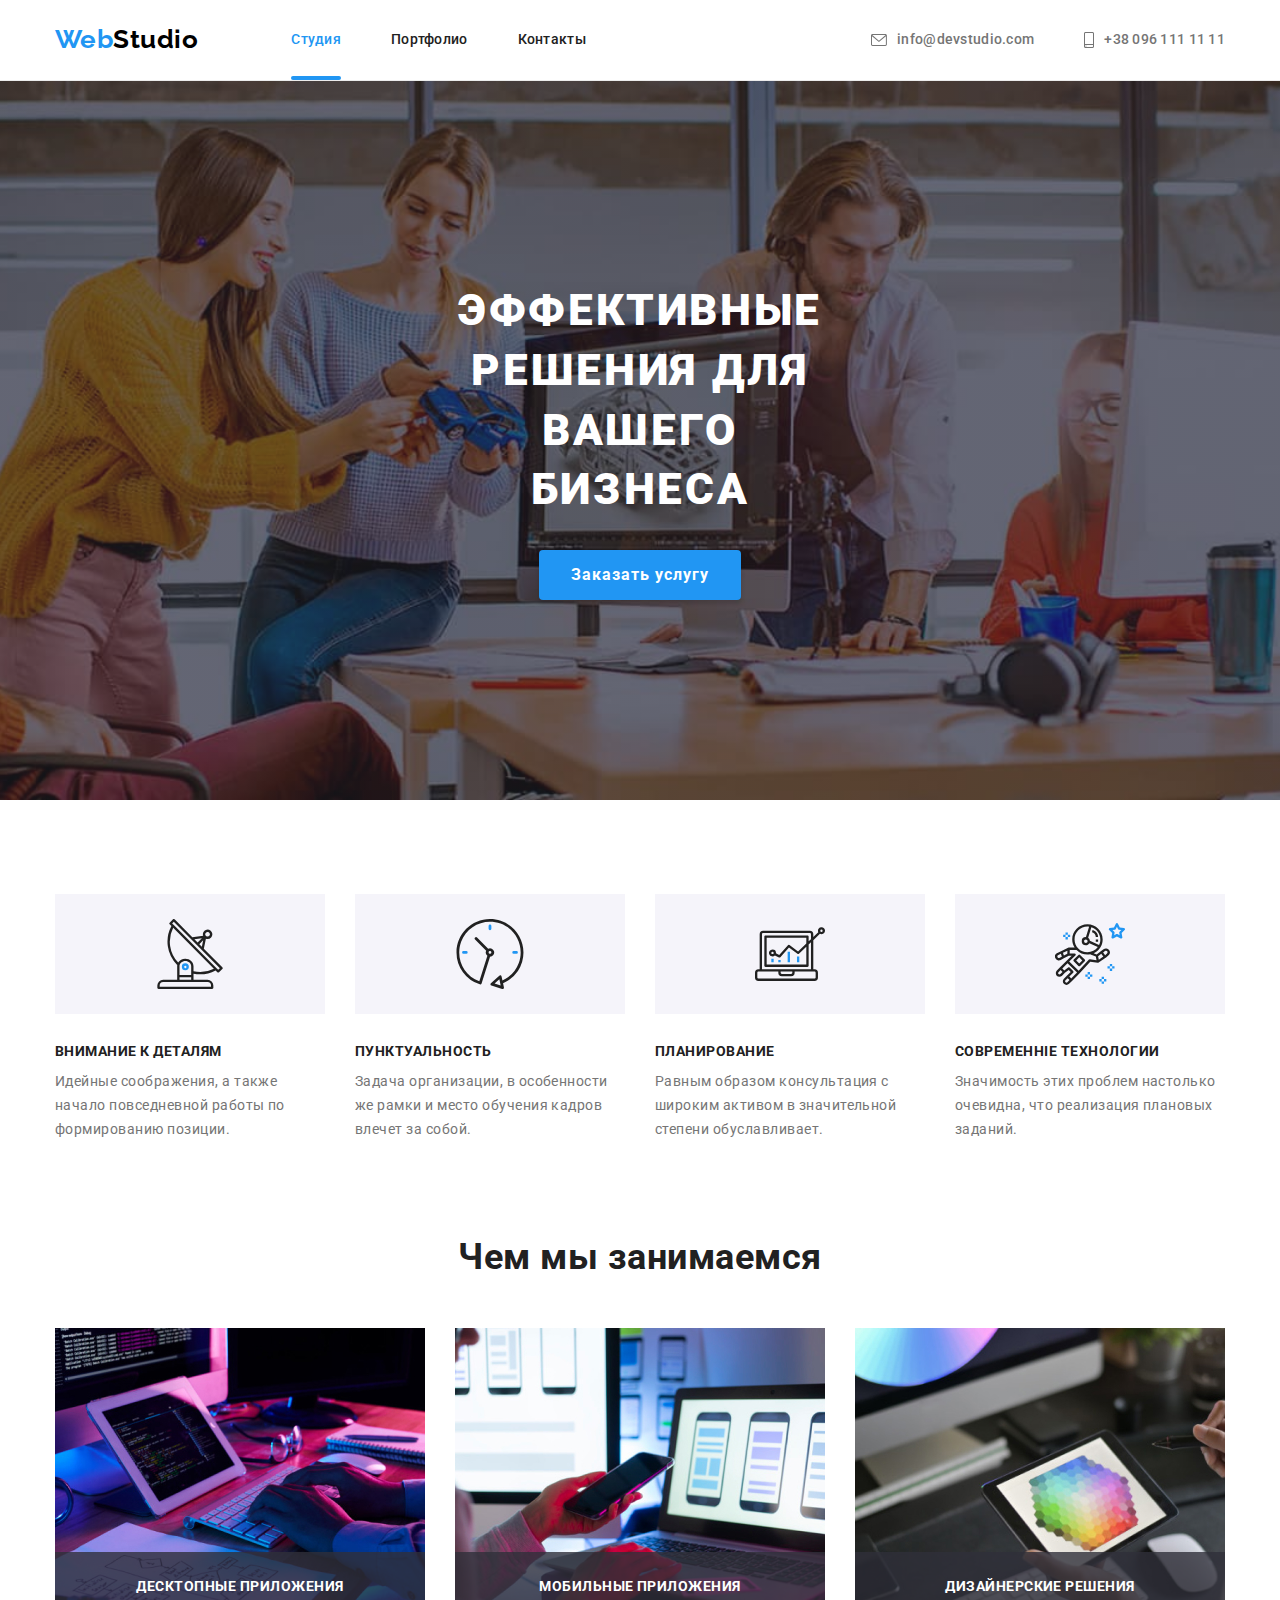
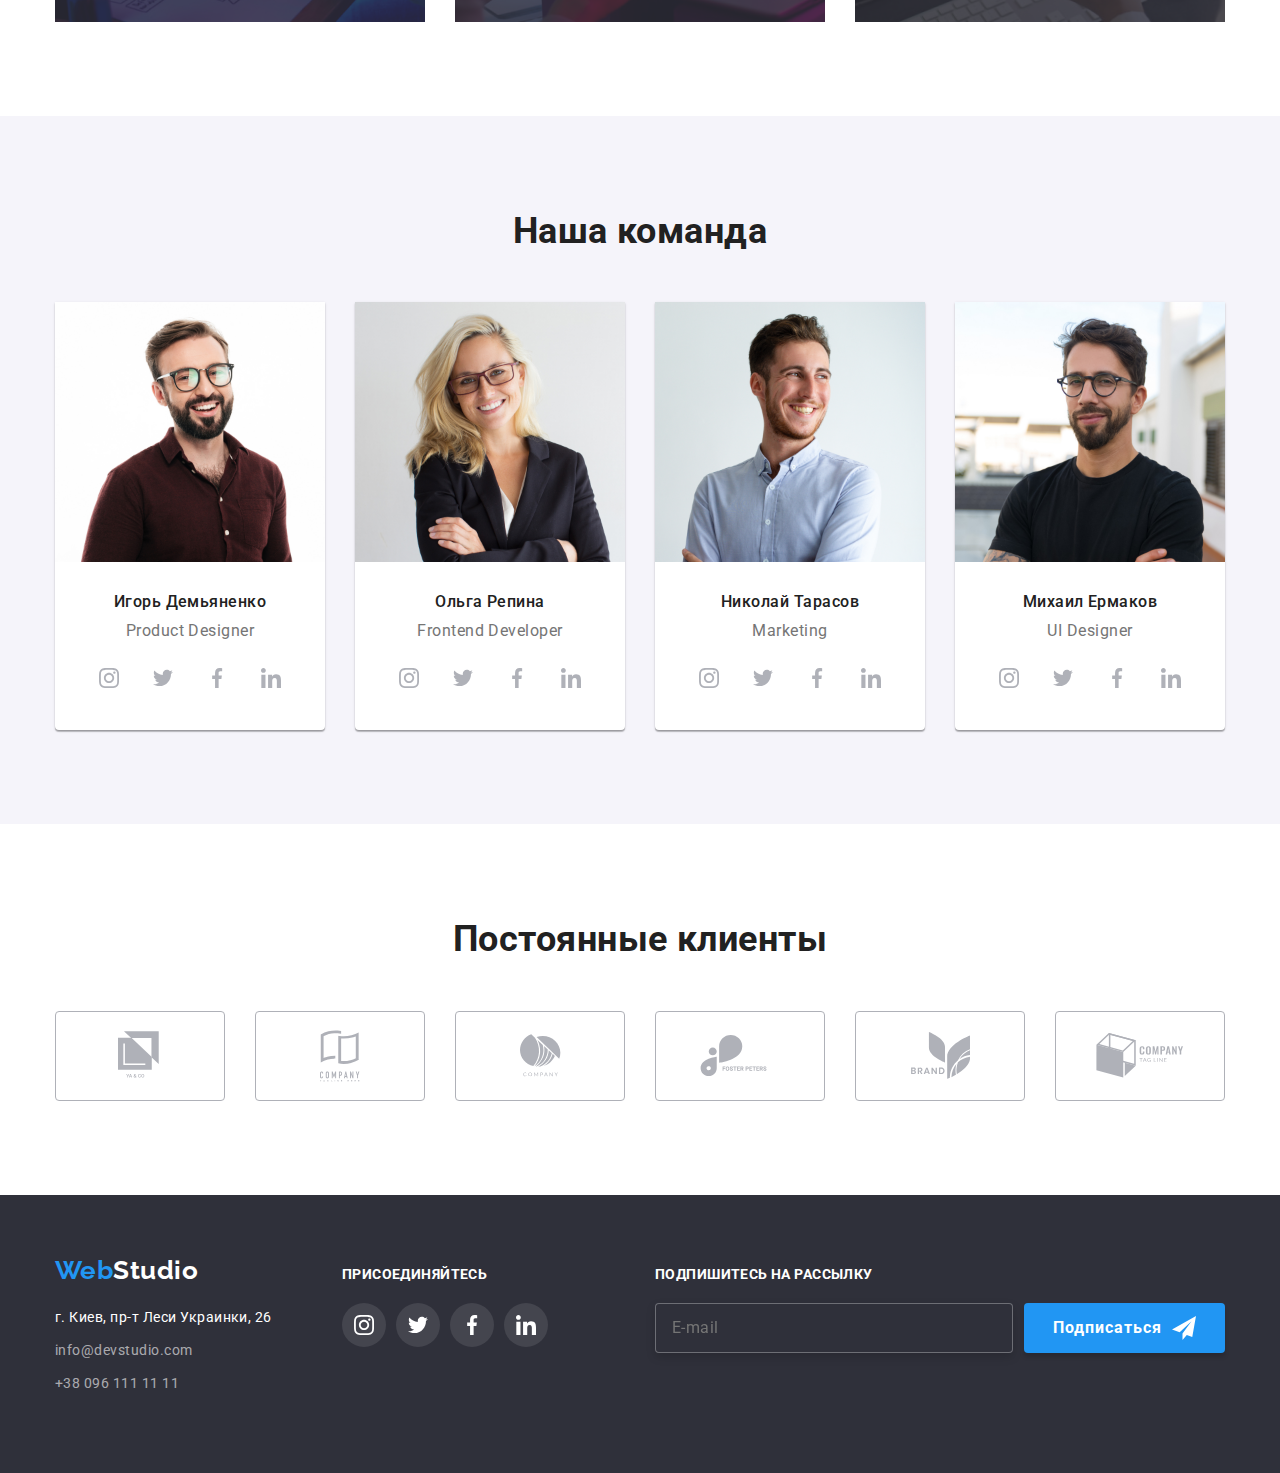
==== commit e2d7f35f: "DZ6 #28" ====
--- a/index.html
+++ b/index.html
@@ -62,7 +62,6 @@
         <div class="overlay">
           <h1 class="hero-title">ЭФФЕКТИВНЫЕ РЕШЕНИЯ ДЛЯ ВАШЕГО БИЗНЕСА</h1>
           <button class="button" data-modal-open>Заказать услугу</button>
-          
         </div>
       </section>
 
@@ -155,7 +154,7 @@
               />
               <h3 class="name">Игорь Демьяненко</h3>
               <p class="specialty">Product Designer</p>
-             <ul class="social-list">
+              <ul class="social-list">
                 <li class="social-item">
                   <a href="" class="social-link">
                     <svg class="link-icon" width="20" height="20">
@@ -233,7 +232,7 @@
               />
               <h3 class="name">Николай Тарасов</h3>
               <p class="specialty">Marketing</p>
-           <ul class="social-list">
+              <ul class="social-list">
                 <li class="social-item">
                   <a href="" class="social-link">
                     <svg class="link-icon" width="20" height="20">
@@ -313,42 +312,42 @@
           <ul class="client-list">
             <li class="client-item">
               <a href="" class="client-link">
-                <svg class="client-icon" widht="45" height="50">
+                <svg class="client-icon" width="45" height="50">
                   <use href="./images/symbol-defs.svg#icon-logo-1"></use>
                 </svg>
               </a>
             </li>
             <li class="client-item">
               <a href="" class="client-link">
-                <svg class="client-icon" widht="40" height="52">
+                <svg class="client-icon" width="40" height="52">
                   <use href="./images/symbol-defs.svg#icon-logo-2"></use>
                 </svg>
               </a>
             </li>
             <li class="client-item">
               <a href="" class="client-link">
-                <svg class="client-icon" widht="41" height="43">
+                <svg class="client-icon" width="41" height="43">
                   <use href="./images/symbol-defs.svg#icon-logo-3"></use>
                 </svg>
               </a>
             </li>
             <li class="client-item">
               <a href="" class="client-link">
-                <svg class="client-icon" widht="80" height="42">
+                <svg class="client-icon" width="80" height="42">
                   <use href="./images/symbol-defs.svg#icon-logo-4"></use>
                 </svg>
               </a>
             </li>
             <li class="client-item">
               <a href="" class="client-link">
-                <svg class="client-icon" widht="59" height="47">
+                <svg class="client-icon" width="59" height="47">
                   <use href="./images/symbol-defs.svg#icon-logo-5"></use>
                 </svg>
               </a>
             </li>
             <li class="client-item">
               <a href="" class="client-link">
-                <svg class="client-icon" widht="90" height="45">
+                <svg class="client-icon" width="90" height="45">
                   <use href="./images/symbol-defs.svg#icon-logo-6"></use>
                 </svg>
               </a>
@@ -362,21 +361,22 @@
     <footer>
       <div class="container footer">
         <div class="container-adress-footer">
-           <a href="/" class="logo-footer">
-          Web<span class="studio-footer">Studio</span>
+          <a href="/" class="logo-footer">
+            Web<span class="studio-footer">Studio</span>
           </a>
           <address>
-          <ul class="adress-title">
-            <li class="location"><p>г. Киев, пр-т Леси Украинки, 26</p></li>
-            <li>
-              <a href="mailto:info@devstudio.com" class="link"
-                >info@devstudio.com</a
-              >
-            </li>
-            <li>
-              <a href="tel:+380961111111" class="link">+38 096 111 11 11</a>
-            </li>
-          </ul>
+            <ul class="adress-title">
+              <li class="location"><p>г. Киев, пр-т Леси Украинки, 26</p></li>
+              <li>
+                <a href="mailto:info@devstudio.com" class="link"
+                  >info@devstudio.com</a
+                >
+              </li>
+              <li>
+                <a href="tel:+380961111111" class="link">+38 096 111 11 11</a>
+              </li>
+            </ul>
+          </address>
         </div>
         <div class="container-list-footer">
           <h3 class="title footer">присоединяйтесь</h3>
@@ -413,26 +413,29 @@
         </div>
         <div class="subscription">
           <h3 class="title footer">Подпишитесь на рассылку</h3>
-          <form class="footer-form" action="">
-            <input class="footer-input" type="email" name="mail" placeholder="E-mail">
-            <button class="button subscription-button">Подписаться
+          <form class="footer-form" action="mailto:Stethem696@gmail.com">
+            <input
+              class="footer-input"
+              type="email"
+              name="mail"
+              placeholder="E-mail"
+            />
+            <button class="button subscription-button">
+              Подписаться
               <svg class="subscription-icon" width="24" height="24">
-                  <use href="./images/symbol-defs.svg#icon-icon-send"></use>
-                </svg>
+                <use href="./images/symbol-defs.svg#icon-icon-send"></use>
+              </svg>
             </button>
           </form>
         </div>
-       
-          
-        </address>
       </div>
     </footer>
     <div class="backdrop is-is-hidden" data-modal>
       <div class="modal">
         <button class="button-close" data-modal-close>
-          <svg class="close-icon" widht="30" height="30">
-                  <use href="./images/symbol-defs.svg#icon-close"></use>
-                </svg>
+          <svg class="close-icon" width="30" height="30">
+            <use href="./images/symbol-defs.svg#icon-close"></use>
+          </svg>
         </button>
         <form class="form js-speaker-form">
           <label class="form-text" for="name">
@@ -440,7 +443,7 @@
           </label>
           <div class="form-field">
             <label for="name" class="form-label">Имя</label>
-            <input class="form-input" type="text" name="name" id="name">
+            <input class="form-input" type="text" name="name" id="name" />
             <svg class="form-icon" width="18" height="18">
               <use href="./images/symbol-defs.svg#icon-person-black"></use>
             </svg>
@@ -448,50 +451,54 @@
 
           <div class="form-field">
             <label for="tel" class="form-label">Телефон</label>
-            <input class="form-input" type="tel" name="tel" id="tel">
-             <svg class="form-icon" width="18" height="18">
+            <input class="form-input" type="tel" name="tel" id="tel" />
+            <svg class="form-icon" width="18" height="18">
               <use href="./images/symbol-defs.svg#icon-phone-black"></use>
             </svg>
           </div>
 
           <div class="form-field">
             <label for="mail" class="form-label">Почта</label>
-            <input class="form-input" type="email" name="mail" id="mail">
-             <svg class="form-icon" width="18" height="18">
+            <input class="form-input" type="email" name="mail" id="mail" />
+            <svg class="form-icon" width="18" height="18">
               <use href="./images/symbol-defs.svg#icon-email-black"></use>
             </svg>
           </div>
 
           <div class="form-field">
             <label for="comment" class="form-label">Комментарий</label>
-            <textarea class="comment" name="comment" id="comment" rows="6" placeholder="Введите текст"></textarea>
+            <textarea
+              class="comment"
+              name="comment"
+              id="comment"
+              rows="6"
+              placeholder="Введите текст"
+            ></textarea>
           </div>
 
           <div class="form-field checkbox">
-           
             <label class="checkbox-label">
-              <input type="checkbox" name="policy" class="checkbox-input">
+              <input type="checkbox" name="policy" class="checkbox-input" />
               <span class="checkbox-icon"></span>
-              <span>Соглашаюсь с рассылкой и принимаю</span> <a href="" class="contract">Условия договора</a>
+              <span>Соглашаюсь с рассылкой и принимаю </span>&ensp;
+              <a href="" class="contract">Условия договора</a>
             </label>
           </div>
-          
 
           <button type="submit" class="button form-button">Отправить</button>
         </form>
       </div>
     </div>
-    <script src="./js/modal.js">
-    </script>
+    <script src="./js/modal.js"></script>
     <script>
       (() => {
         document
-          .querySelector('.js-speaker-form')
-          .addEventListener('submit', e => {
+          .querySelector(".js-speaker-form")
+          .addEventListener("submit", (e) => {
             e.preventDefault();
 
             new FormData(e.currentTarget).forEach((value, name) =>
-              console.log(`${name}: ${value}`),
+              console.log(`${name}: ${value}`)
             );
 
             e.currentTarget.reset();
--- a/css/style.css
+++ b/css/style.css
@@ -5,6 +5,7 @@
   --studio-text: #000000;
   --white-text: #ffffff;
   --bg-button-portfolio: #f5f4fa;
+  --bezier: 250ms cubic-bezier(0.4, 0, 0.2, 1);
 }
 body {
   background-color: var(--white-text);
@@ -73,7 +74,7 @@
   letter-spacing: 0.02em;
   text-decoration: none;
 
-  transition: color 250ms cubic-bezier(0.4, 0, 0.2, 1);
+  transition: color var(--bezier);
   position: relative;
 }
 .header-nav a:hover,
@@ -97,7 +98,7 @@
   border-radius: 2px;
 
   transform: scaleX(0);
-  transition: transform 250ms cubic-bezier(0.4, 0, 0.2, 1);
+  transition: transform var(--bezier);
 }
 
 .header-nav .link.current::after {
@@ -135,7 +136,7 @@
   line-height: 1.14;
   letter-spacing: 0.02em;
   text-decoration: none;
-  transition: color 250ms cubic-bezier(0.4, 0, 0.2, 1);
+  transition: color var(--bezier);
 }
 .header-adress a:hover,
 .header-adress a:focus {
@@ -159,7 +160,7 @@
 
 .overlay {
   max-width: 1600px;
-  height: 600px;
+  min-height: 600px;
   margin-left: auto;
   margin-right: auto;
   /* background-color: #c4c4c4; */
@@ -332,6 +333,7 @@
 .social-list {
   display: flex;
   justify-content: center;
+  height: 44px;
   margin-top: 16px;
   margin-bottom: 30px;
 }
@@ -357,8 +359,7 @@
   background-repeat: no-repeat;
   background-position: center;
 
-  transition: fill 250ms cubic-bezier(0.4, 0, 0.2, 1),
-    background-color 250ms cubic-bezier(0.4, 0, 0.2, 1);
+  transition: fill var(--bezier), background-color var(--bezier);
 }
 
 .social-link:hover,
@@ -394,8 +395,7 @@
 .client-icon {
   fill: #afb1b8;
 
-  transition: fill 250ms cubic-bezier(0.4, 0, 0.2, 1),
-    border 250ms cubic-bezier(0.4, 0, 0.2, 1);
+  transition: fill var(--bezier), border var(--bezier);
 }
 .client-link:hover .client-icon {
   fill: var(--accent-color);
@@ -424,7 +424,7 @@
   letter-spacing: 0.06em;
   text-decoration: none;
 
-  transition: cursor 250ms cubic-bezier(0.4, 0, 0.2, 1);
+  transition: cursor var(--bezier);
 }
 .button:hover {
   cursor: pointer;
@@ -451,7 +451,7 @@
 }
 
 .card-link .card-img {
-  padding: 24px 20px;
+  padding: 20px 24px;
 }
 
 .button-portfolio button {
@@ -472,9 +472,8 @@
   line-height: 1.63;
   text-decoration: none;
   text-align: center;
-  transition: background-color 250ms cubic-bezier(0.4, 0, 0.2, 1),
-    color 250ms cubic-bezier(0.4, 0, 0.2, 1),
-    cursor 250ms cubic-bezier(0.4, 0, 0.2, 1);
+  transition: background-color var(--bezier), color 250ms var(--bezier),
+    cursor 250ms var(--bezier);
 }
 
 .button-portfolio button:hover,
@@ -490,12 +489,13 @@
   font-size: 18px;
   line-height: 2;
   letter-spacing: 0.06em;
+  margin-bottom: 4px;
 }
 .card-link p {
   color: var(--primary-text-color);
   font-weight: 400;
   font-size: 16px;
-  line-height: 1.88;
+  line-height: 1.87;
 }
 .card-link a {
   text-decoration: none;
@@ -514,7 +514,7 @@
   border: 1px solid #eeeeee;
   box-sizing: border-box;
 
-  transition: box-shadow 250ms cubic-bezier(0.4, 0, 0.2, 1);
+  transition: box-shadow var(--bezier);
 }
 .card-link .item:hover {
   box-shadow: 0px 1px 1px rgba(0, 0, 0, 0.12), 0px 4px 4px rgba(0, 0, 0, 0.06),
@@ -536,7 +536,7 @@
   background: rgba(33, 150, 243, 0.9);
 
   transform: translateY(100%);
-  transition: transform 250ms cubic-bezier(0.4, 0, 0.2, 1);
+  transition: transform var(--bezier);
 }
 .card-link .item:hover .overlay-container {
   transform: translateY(0);
@@ -565,6 +565,12 @@
 }
 
 .title.footer {
+  font-style: normal;
+  font-weight: bold;
+  font-size: 14px;
+  line-height: 1.14;
+  letter-spacing: 0.03em;
+  text-transform: uppercase;
   color: var(--white-text);
   margin-bottom: 20px;
 }
@@ -583,6 +589,7 @@
   color: var(--accent-color);
   font-family: Raleway, sans-serif;
   text-decoration: none;
+  font-style: normal;
   font-weight: 700;
   font-size: 26px;
   line-height: 1.2;
@@ -595,6 +602,7 @@
 }
 .adress-title .location {
   color: var(--white-text);
+  font-style: normal;
   text-decoration: none;
   font-weight: 400;
   font-size: 14px;
@@ -603,12 +611,55 @@
 .adress-title .link {
   color: rgba(255, 255, 255, 0.6);
   text-decoration: none;
+  font-style: normal;
   font-weight: 400;
   font-size: 14px;
   line-height: 1.71;
 
   margin-top: 9px;
   display: inline-block;
+}
+
+.subscription {
+  width: 570px;
+  margin: 12px 0 auto auto;
+}
+
+.footer-form {
+  display: flex;
+  align-items: center;
+  justify-content: space-between;
+}
+
+.footer-input {
+  font-family: Roboto;
+  font-style: normal;
+  font-weight: normal;
+  font-size: 16px;
+  line-height: 1.25;
+  letter-spacing: 0.03em;
+
+  color: rgba(255, 255, 255, 0.6);
+
+  width: 358px;
+  height: 50px;
+  padding: 15px 16px;
+
+  border: 1px solid rgba(255, 255, 255, 0.3);
+  box-sizing: border-box;
+  filter: drop-shadow(0px 4px 4px rgba(0, 0, 0, 0.15));
+  border-radius: 4px;
+  background-color: #2f303a;
+}
+
+.subscription-button {
+  display: flex;
+  justify-content: center;
+  align-items: center;
+  padding: 10px 29px;
+}
+.subscription-icon {
+  margin-left: 10px;
 }
 
 /* модальное окно */
@@ -622,7 +673,7 @@
   background-color: rgba(0, 0, 0, 0.2);
 
   opacity: 1;
-  transition: opacity 250ms cubic-bezier(0.4, 0, 0.2, 1);
+  transition: opacity var(--bezier);
 }
 .backdrop.is-is-hidden {
   opacity: 0;
@@ -645,7 +696,7 @@
   height: 581px;
 
   transform: translate(-50%, -50%) scale(1);
-  transition: transform 250ms cubic-bezier(0.4, 0, 0.2, 1);
+  transition: transform var(--bezier);
 
   background: var(--white-text);
   box-shadow: 0px 1px 3px rgba(0, 0, 0, 0.12), 0px 1px 1px rgba(0, 0, 0, 0.14),
@@ -668,7 +719,7 @@
   width: 30px;
   border-radius: 50%;
   border: 1px solid rgba(0, 0, 0, 0.1);
-  transition: cursor 250ms cubic-bezier(0.4, 0, 0.2, 1);
+  transition: cursor var(--bezier);
 }
 .button-close:hover {
   cursor: pointer;
@@ -743,8 +794,7 @@
   width: 18px;
   height: 18px;
   fill: var(--title-text-color);
-  transition: fill 250ms cubic-bezier(0.4, 0, 0.2, 1),
-    border-color 250ms cubic-bezier(0.4, 0, 0.2, 1);
+  transition: fill var(--bezier), border-color var(--bezier);
 }
 
 .form-input:focus ~ .form-icon {
@@ -772,7 +822,7 @@
   /* color: rgba(117, 117, 117, 0.5); */
 }
 
-.form-field.checkbox {
+.checkbox {
   flex-direction: row;
   align-items: center;
 
@@ -818,8 +868,7 @@
   border: 2px solid var(--title-text-color);
   border-radius: 2px;
 
-  transition: background-color 250ms cubic-bezier(0.4, 0, 0.2, 1),
-    border-color 250ms cubic-bezier(0.4, 0, 0.2, 1);
+  transition: background-color var(--bezier), border-color var(--bezier);
 }
 
 .checkbox-input:checked + .checkbox-icon {
